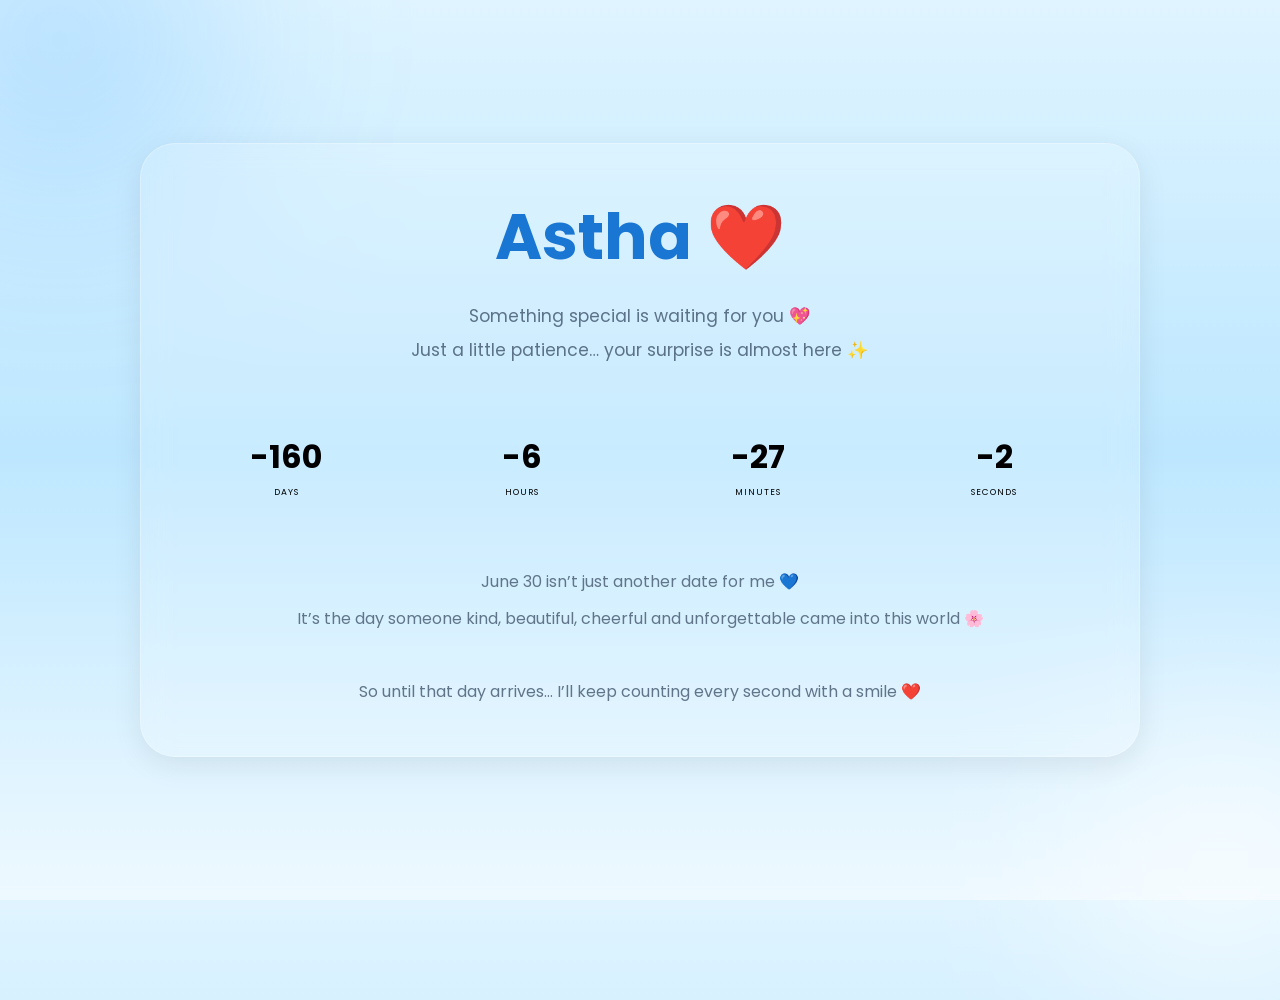
==== index.html @ bd3792d3 "Update index.html changing timer countdown" ====
<!DOCTYPE html>
<html lang="en">
<head>
<meta charset="UTF-8">
<meta name="viewport" content="width=device-width, initial-scale=1.0">

<title>Astha ❤️</title>

<link href="https://fonts.googleapis.com/css2?family=Poppins:wght@300;400;500;600;700&display=swap" rel="stylesheet">

<style>

*{
    margin:0;
    padding:0;
    box-sizing:border-box;
    font-family:'Poppins',sans-serif;
}

body{
    min-height:100vh;
    overflow:hidden;
    background:linear-gradient(to bottom,#dff4ff,#bde7ff,#eef9ff);
    display:flex;
    justify-content:center;
    align-items:center;
    position:relative;
    padding:20px;
}


.glow1,
.glow2{
    position:absolute;
    border-radius:50%;
    filter:blur(100px);
}

.glow1{
    width:320px;
    height:320px;
    background:rgba(0,140,255,0.18);
    top:-120px;
    left:-100px;
}

.glow2{
    width:280px;
    height:280px;
    background:rgba(255,255,255,0.7);
    bottom:-100px;
    right:-80px;
}


.float{
    position:absolute;
    top:-50px;
    animation:fall linear infinite;
    opacity:0.85;
}

@keyframes fall{

    0%{
        transform:translateY(-10vh) rotate(0deg);
        opacity:0;
    }

    10%{
        opacity:1;
    }

    100%{
        transform:translateY(120vh) rotate(360deg);
        opacity:1;
    }
}



.container{
    text-align:center;
    z-index:5;
    width:100%;
    max-width:1000px;
}



.glass-box{

    background:rgba(255,255,255,0.18);

    backdrop-filter:blur(14px);

    -webkit-backdrop-filter:blur(14px);

    border:1px solid rgba(255,255,255,0.25);

    border-radius:35px;

    padding:45px 30px;

    box-shadow:0 8px 30px rgba(0,0,0,0.08);
}



h1{
    font-size:4rem;
    color:#1976d2;
    margin-bottom:15px;
    font-weight:700;
}

h1 span{
    color:#ff4d6d;
}



.subtitle{
    color:#5c7288;
    font-size:1.08rem;
    line-height:2;
    margin-bottom:65px;
}

.countdown{
    display:grid;
    grid-template-columns:repeat(4,1fr);
    gap:6px;
    align-items:center;
    width:100%;
}

.time{
    min-width:0;
    width:100%;
}

.time h2{
    font-size:2rem;
}

.time p{
    font-size:0.55rem;
    letter-spacing:1px;
    margin-top:5px;
}

.divider{
    display:none;
}



.bottom{
    margin-top:65px;
    color:#60758a;
    line-height:2.3;
    font-size:1rem;
}

/* Mobile Responsive changed according .... kitna baar change kaena hoga */

@media(max-width:768px){

    body{
        padding:14px;
    }

    .glass-box{
        padding:28px 14px;
        border-radius:24px;
    }

    h1{
        font-size:2.3rem;
    }

    .subtitle{
        font-size:0.88rem;
        margin-bottom:30px;
        line-height:1.7;
    }

    .countdown{
        display:flex;
        justify-content:center;
        align-items:center;
        flex-wrap:nowrap;   /* keeps all in one line */
        gap:8px;
    }

    .time{
        min-width:auto;
        width:22%;
    }

    .time h2{
        font-size:2.2rem;
    }

    .time p{
        font-size:0.58rem;
        letter-spacing:1px;
        margin-top:6px;
    }

    .divider{
        display:block;
        font-size:2rem;
        margin-top:-8px;
    }

    .bottom{
        margin-top:28px;
        font-size:0.82rem;
        line-height:1.8;
    }
}

</style>
</head>

<body>

<div class="glow1"></div>
<div class="glow2"></div>


<div id="floating"></div>

<div class="container">


    <div class="glass-box">

        <h1>
            Astha <span>❤️</span>
        </h1>

        <p class="subtitle">

            Something special is waiting for you 💖
            <br>

            
      Just a little patience… your surprise is almost here ✨
    

        </p>

        <div class="countdown">

            <div class="time">
                <h2 id="days">00</h2>
                <p>DAYS</p>
            </div>

            <div class="divider">:</div>

            <div class="time">
                <h2 id="hours">00</h2>
                <p>HOURS</p>
            </div>

            <div class="divider">:</div>

            <div class="time">
                <h2 id="minutes">00</h2>
                <p>MINUTES</p>
            </div>

            <div class="divider">:</div>

            <div class="time">
                <h2 id="seconds">00</h2>
                <p>SECONDS</p>
            </div>

        </div>



        <div class="bottom">

            June 30 isn’t just another date for me 💙
            <br>

            It’s the day someone kind, beautiful, cheerful and unforgettable came into this world 🌸
            <br><br>

            So until that day arrives…
            I’ll keep counting every second with a smile ❤️
        </div>

    </div>

</div>

<script>

const floating =
document.getElementById("floating");

const items = [
    "🌸",
    "💙",
    "✨",
    "🦋",
    "❤️"
];

for(let i=0;i<40;i++){

    const item =
    document.createElement("div");

    item.classList.add("float");

    item.innerHTML =
    items[Math.floor(Math.random()*items.length)];

    item.style.left =
    Math.random()*100 + "vw";

    item.style.fontSize =
    (Math.random()*18 + 18) + "px";

    item.style.animationDuration =
    (Math.random()*5 + 5) + "s";

    floating.appendChild(item);
}


const birthday =
new Date("June 30, 2026 00:00:00").getTime();

setInterval(function(){

    const now =
    new Date().getTime();

    const distance =
    birthday - now;

    const days =
    Math.floor(distance /
    (1000*60*60*24));

    const hours =
    Math.floor((distance %
    (1000*60*60*24)) /
    (1000*60*60));

    const minutes =
    Math.floor((distance %
    (1000*60*60)) /
    (1000*60));

    const seconds =
    Math.floor((distance %
    (1000*60)) / 1000);

    document.getElementById("days")
    .innerHTML = days;

    document.getElementById("hours")
    .innerHTML = hours;

    document.getElementById("minutes")
    .innerHTML = minutes;

    document.getElementById("seconds")
    .innerHTML = seconds;

},1000);

</script>

</body>
</html>
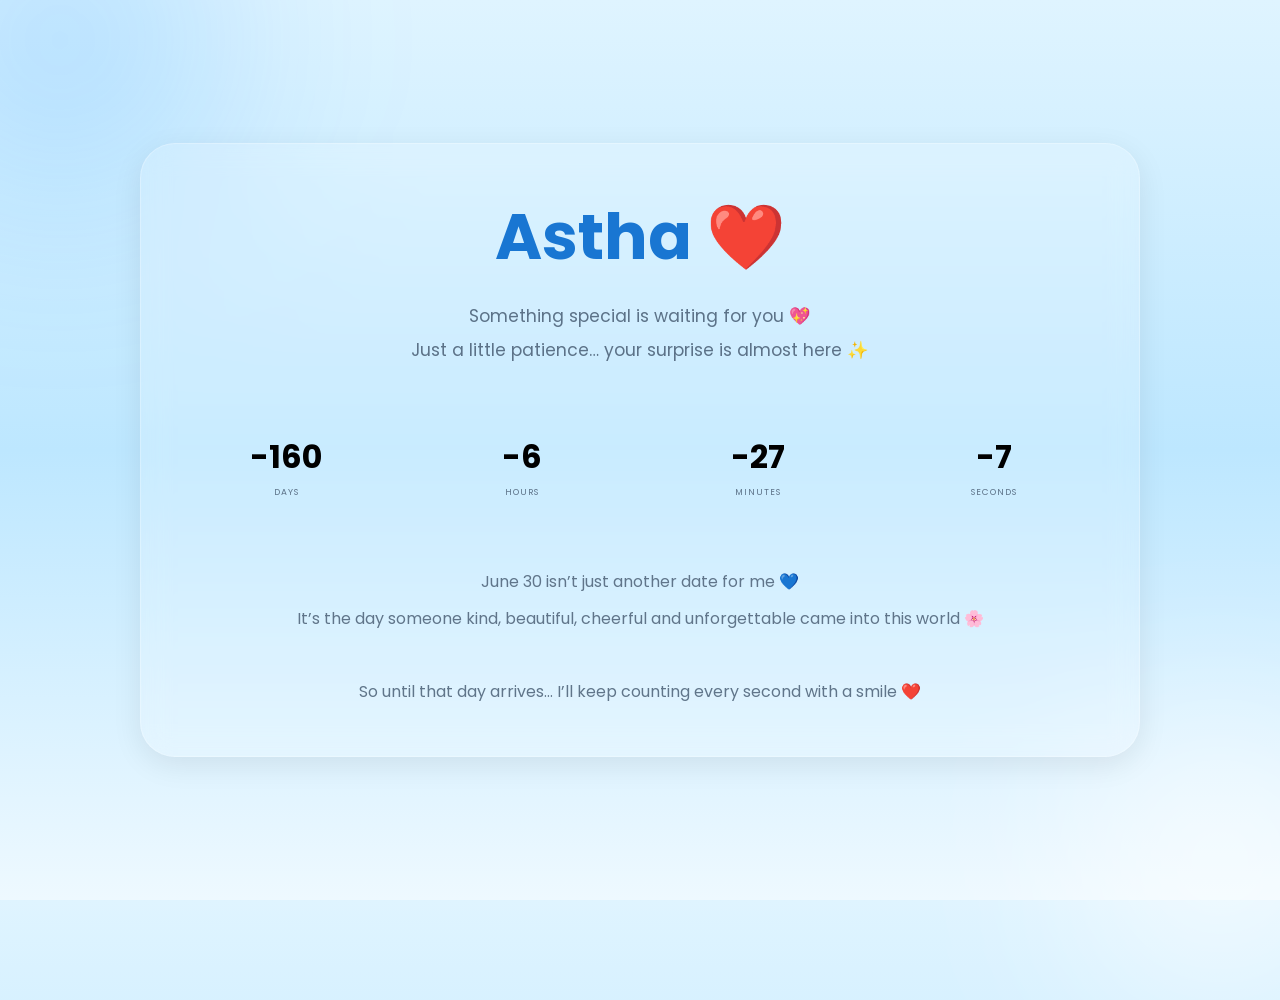
==== commit 7df1b6d6: "Update index.html add color to timer" ====
--- a/index.html
+++ b/index.html
@@ -148,6 +148,7 @@
     font-size:0.55rem;
     letter-spacing:1px;
     margin-top:5px;
+    color:#5d7288;
 }
 
 .divider{
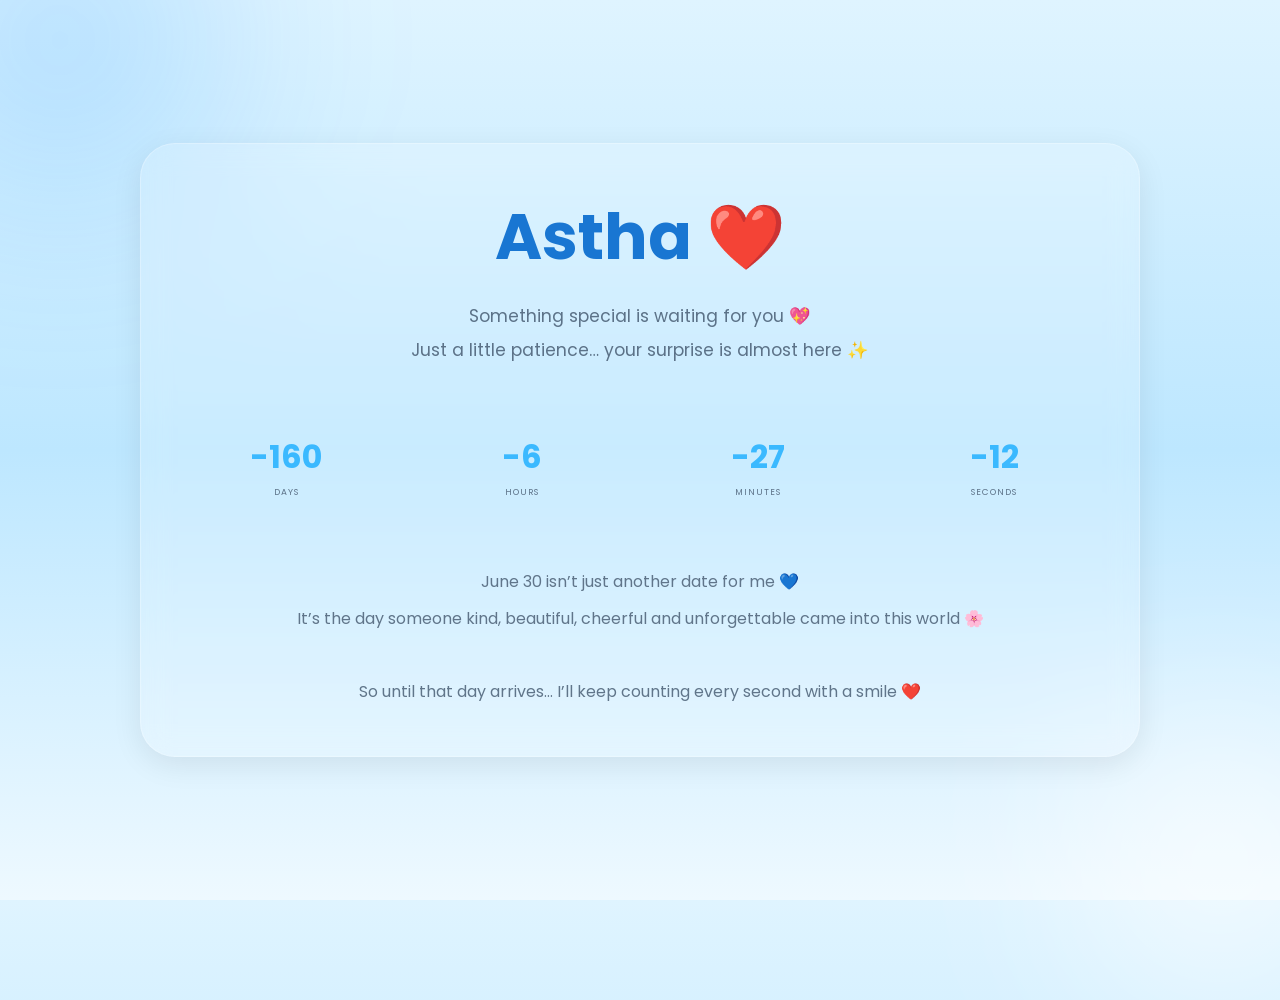
==== commit 2c34a82c: "Update index.html color countdown" ====
--- a/index.html
+++ b/index.html
@@ -142,6 +142,7 @@
 
 .time h2{
     font-size:2rem;
+    color:#3BB9FF
 }
 
 .time p{
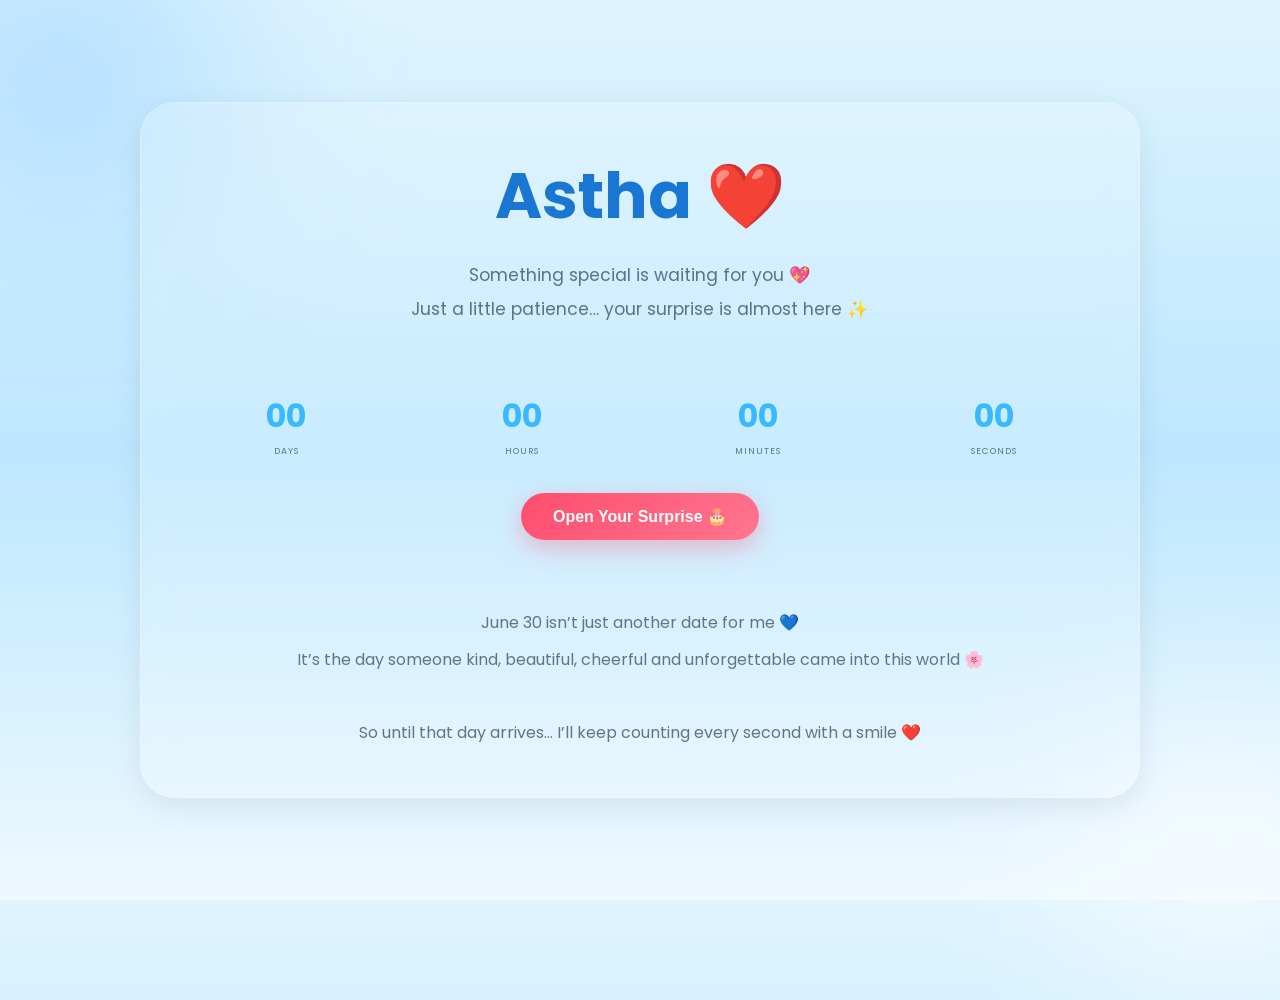
==== commit ee09e764: "Update index.html new button" ====
--- a/index.html
+++ b/index.html
@@ -28,7 +28,6 @@
     padding:20px;
 }
 
-
 .glow1,
 .glow2{
     position:absolute;
@@ -52,7 +51,6 @@
     right:-80px;
 }
 
-
 .float{
     position:absolute;
     top:-50px;
@@ -77,8 +75,6 @@
     }
 }
 
-
-
 .container{
     text-align:center;
     z-index:5;
@@ -86,8 +82,6 @@
     max-width:1000px;
 }
 
-
-
 .glass-box{
 
     background:rgba(255,255,255,0.18);
@@ -104,8 +98,6 @@
 
     box-shadow:0 8px 30px rgba(0,0,0,0.08);
 }
-
-
 
 h1{
     font-size:4rem;
@@ -117,8 +109,6 @@
 h1 span{
     color:#ff4d6d;
 }
-
-
 
 .subtitle{
     color:#5c7288;
@@ -156,8 +146,6 @@
     display:none;
 }
 
-
-
 .bottom{
     margin-top:65px;
     color:#60758a;
@@ -165,7 +153,37 @@
     font-size:1rem;
 }
 
-/* Mobile Responsive changed according .... kitna baar change kaena hoga */
+
+
+.surprise-btn{
+    display:none;
+    margin-top:35px;
+    padding:14px 32px;
+    background:linear-gradient(135deg,#ff4d6d,#ff758f);
+    color:white;
+    text-decoration:none;
+    border-radius:40px;
+    font-size:1rem;
+    font-weight:600;
+    box-shadow:0 8px 25px rgba(255,77,109,0.35);
+    transition:0.3s ease;
+    animation:pop 1s infinite alternate;
+}
+
+.surprise-btn:hover{
+    transform:scale(1.05);
+}
+
+@keyframes pop{
+    from{
+        transform:scale(1);
+    }
+    to{
+        transform:scale(1.06);
+    }
+}
+
+/* Mobile Responsive */
 
 @media(max-width:768px){
 
@@ -192,7 +210,7 @@
         display:flex;
         justify-content:center;
         align-items:center;
-        flex-wrap:nowrap;   /* keeps all in one line */
+        flex-wrap:nowrap;
         gap:8px;
     }
 
@@ -222,6 +240,11 @@
         font-size:0.82rem;
         line-height:1.8;
     }
+
+    .surprise-btn{
+        font-size:0.9rem;
+        padding:12px 24px;
+    }
 }
 
 </style>
@@ -232,11 +255,9 @@
 <div class="glow1"></div>
 <div class="glow2"></div>
 
-
 <div id="floating"></div>
 
 <div class="container">
-
 
     <div class="glass-box">
 
@@ -249,9 +270,7 @@
             Something special is waiting for you 💖
             <br>
 
-            
-      Just a little patience… your surprise is almost here ✨
-    
+            Just a little patience… your surprise is almost here ✨
 
         </p>
 
@@ -287,6 +306,10 @@
 
 
 
+        <a href="cake.html" id="surpriseBtn" class="surprise-btn">
+            Open Your Surprise 🎂
+        </a>
+
         <div class="bottom">
 
             June 30 isn’t just another date for me 💙
@@ -297,6 +320,7 @@
 
             So until that day arrives…
             I’ll keep counting every second with a smile ❤️
+
         </div>
 
     </div>
@@ -338,7 +362,6 @@
     floating.appendChild(item);
 }
 
-
 const birthday =
 new Date("June 30, 2026 00:00:00").getTime();
 
@@ -380,6 +403,16 @@
     document.getElementById("seconds")
     .innerHTML = seconds;
 
+    if(distance <= 0){
+
+        document.getElementById("days").innerHTML = "00";
+        document.getElementById("hours").innerHTML = "00";
+        document.getElementById("minutes").innerHTML = "00";
+        document.getElementById("seconds").innerHTML = "00";
+
+        document.getElementById("surpriseBtn").style.display = "inline-block";
+    }
+
 },1000);
 
 </script>
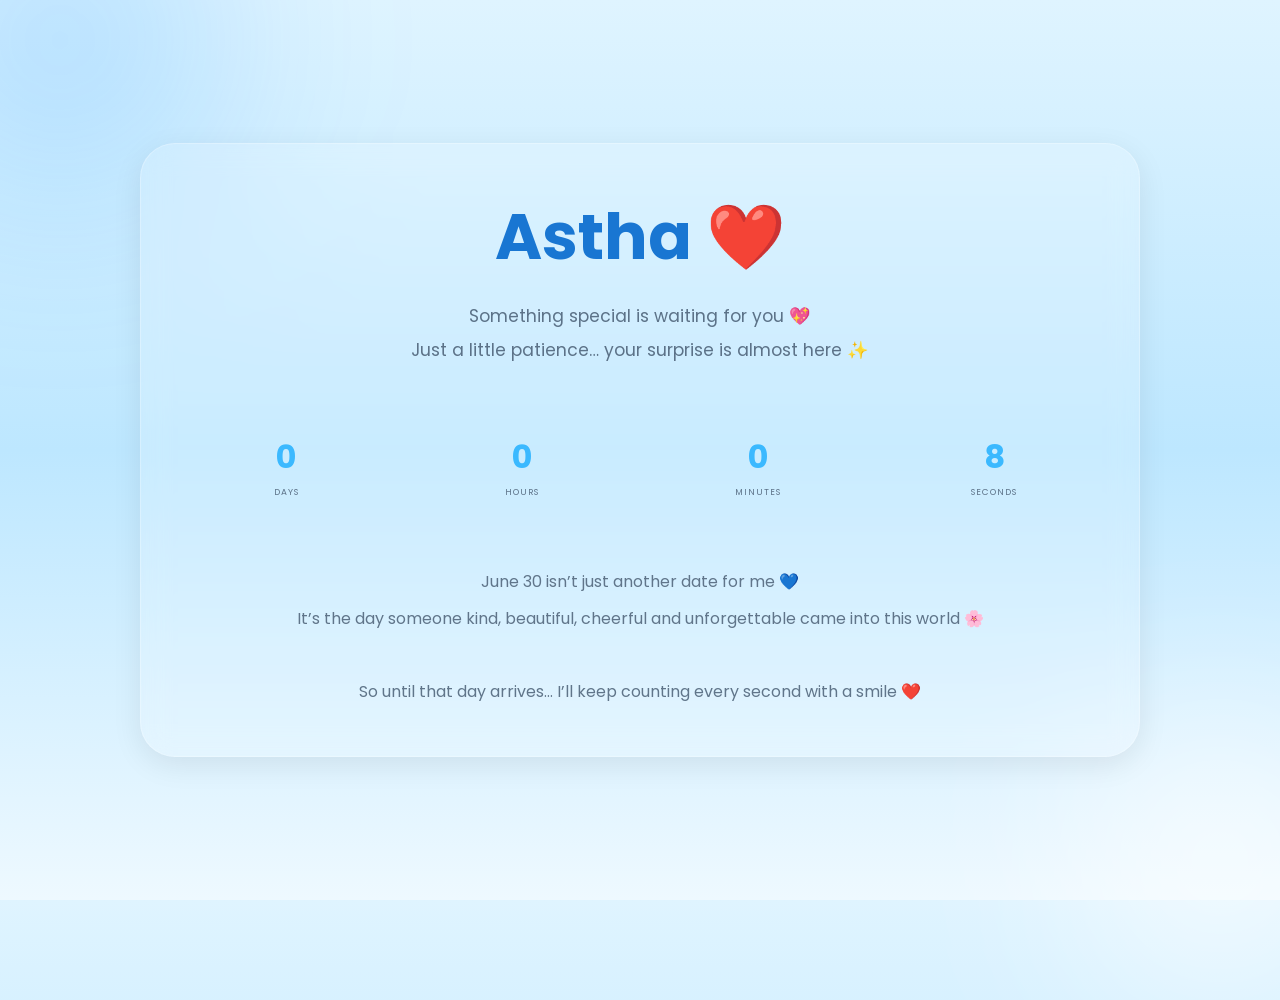
==== commit 3c65e10c: "testing" ====
--- a/index.html
+++ b/index.html
@@ -363,7 +363,7 @@
 }
 
 const birthday =
-new Date("June 30, 2026 00:00:00").getTime();
+new Date().getTime() + 10000;
 
 setInterval(function(){
 
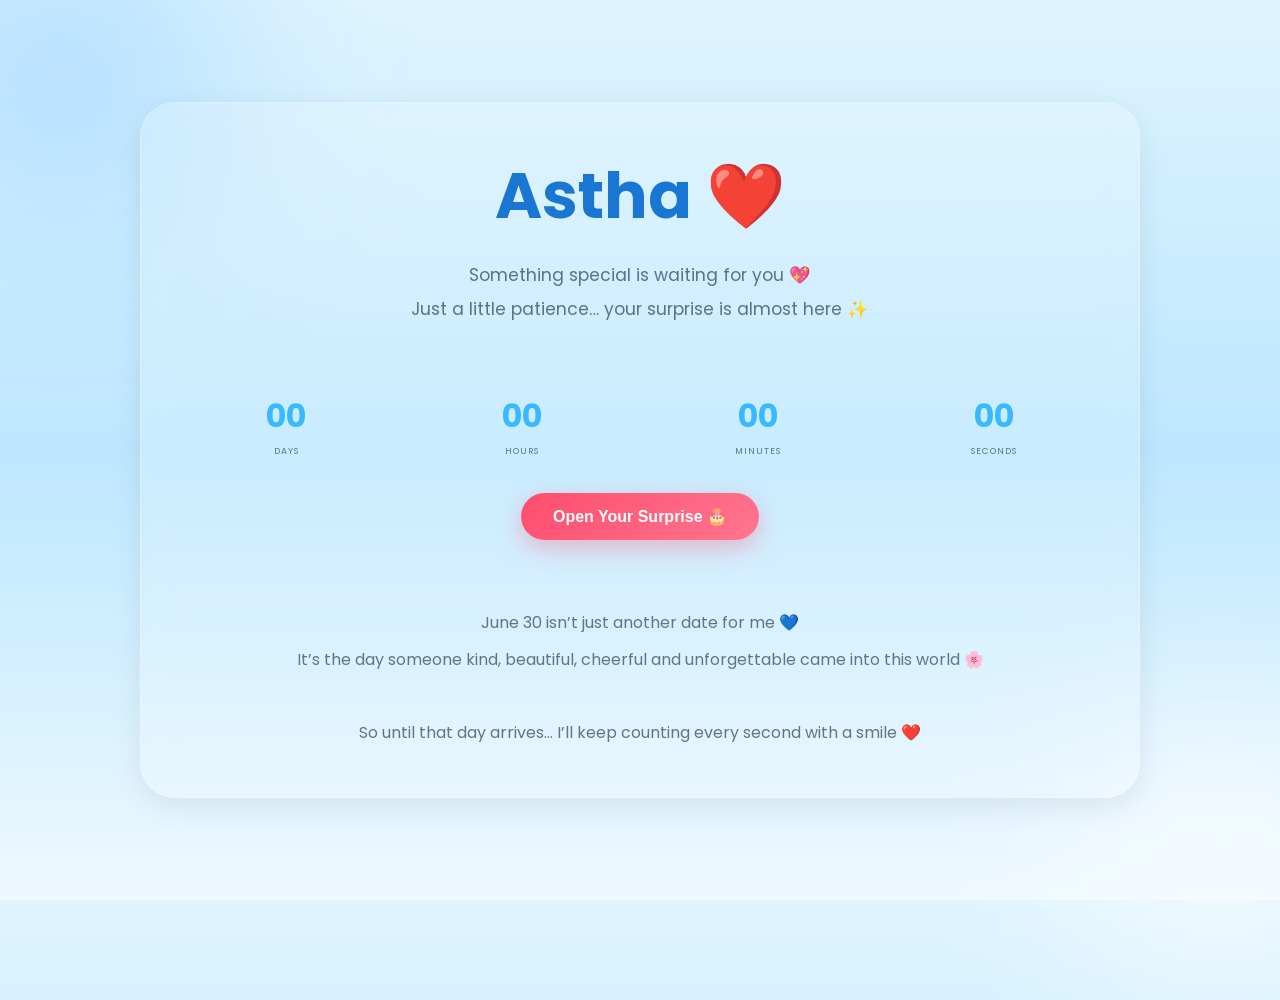
==== commit e912a91e: "end of testing" ====
--- a/index.html
+++ b/index.html
@@ -363,7 +363,7 @@
 }
 
 const birthday =
-new Date().getTime() + 10000;
+new Date("June 30, 2026 00:00:00").getTime();
 
 setInterval(function(){
 
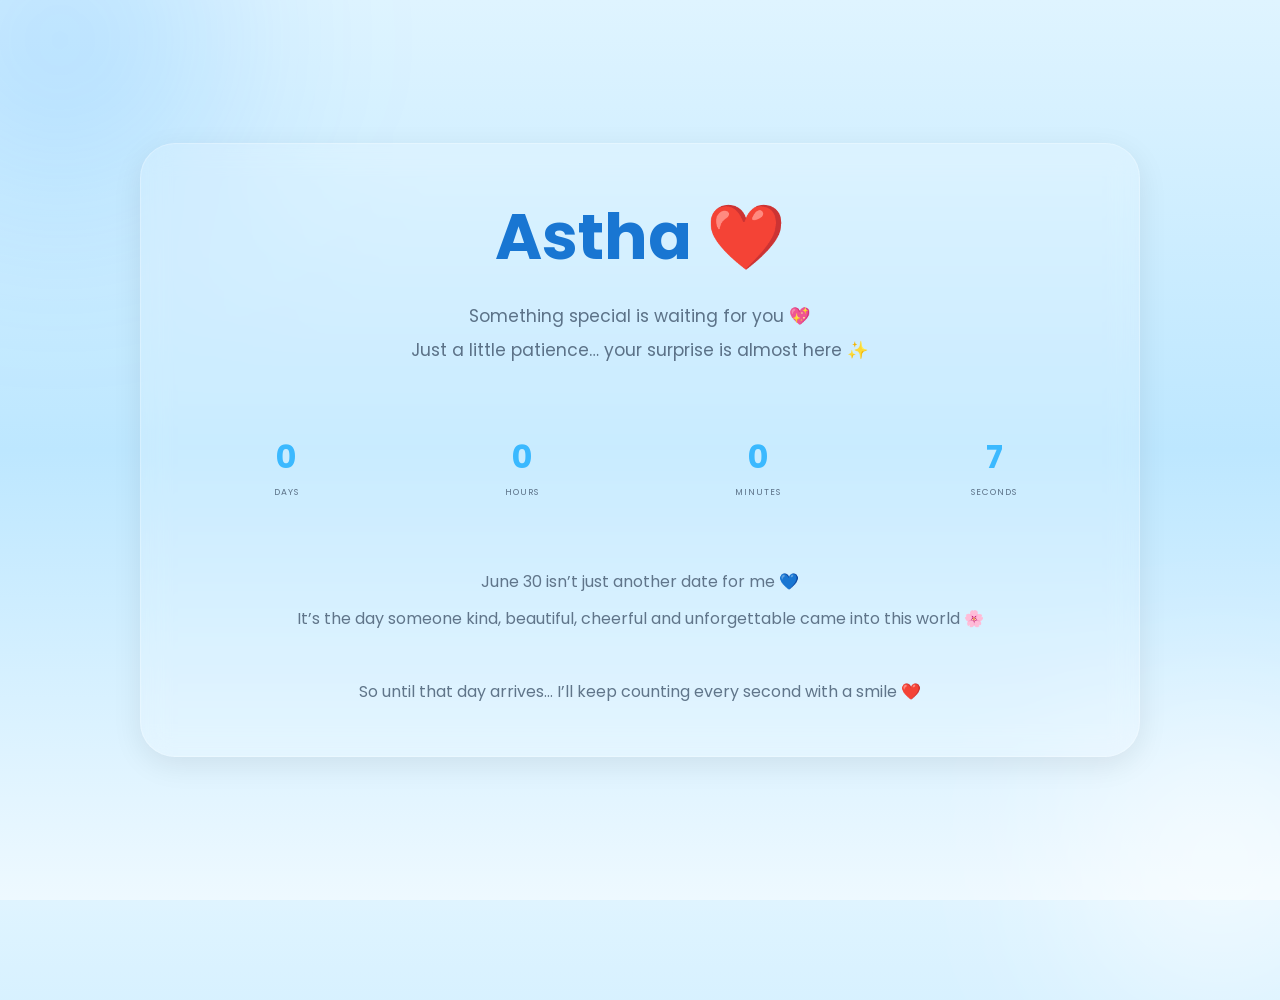
==== commit 0363e549: "testing" ====
--- a/index.html
+++ b/index.html
@@ -363,7 +363,7 @@
 }
 
 const birthday =
-new Date("June 30, 2026 00:00:00").getTime();
+new Date().getTime() + 10000;
 
 setInterval(function(){
 
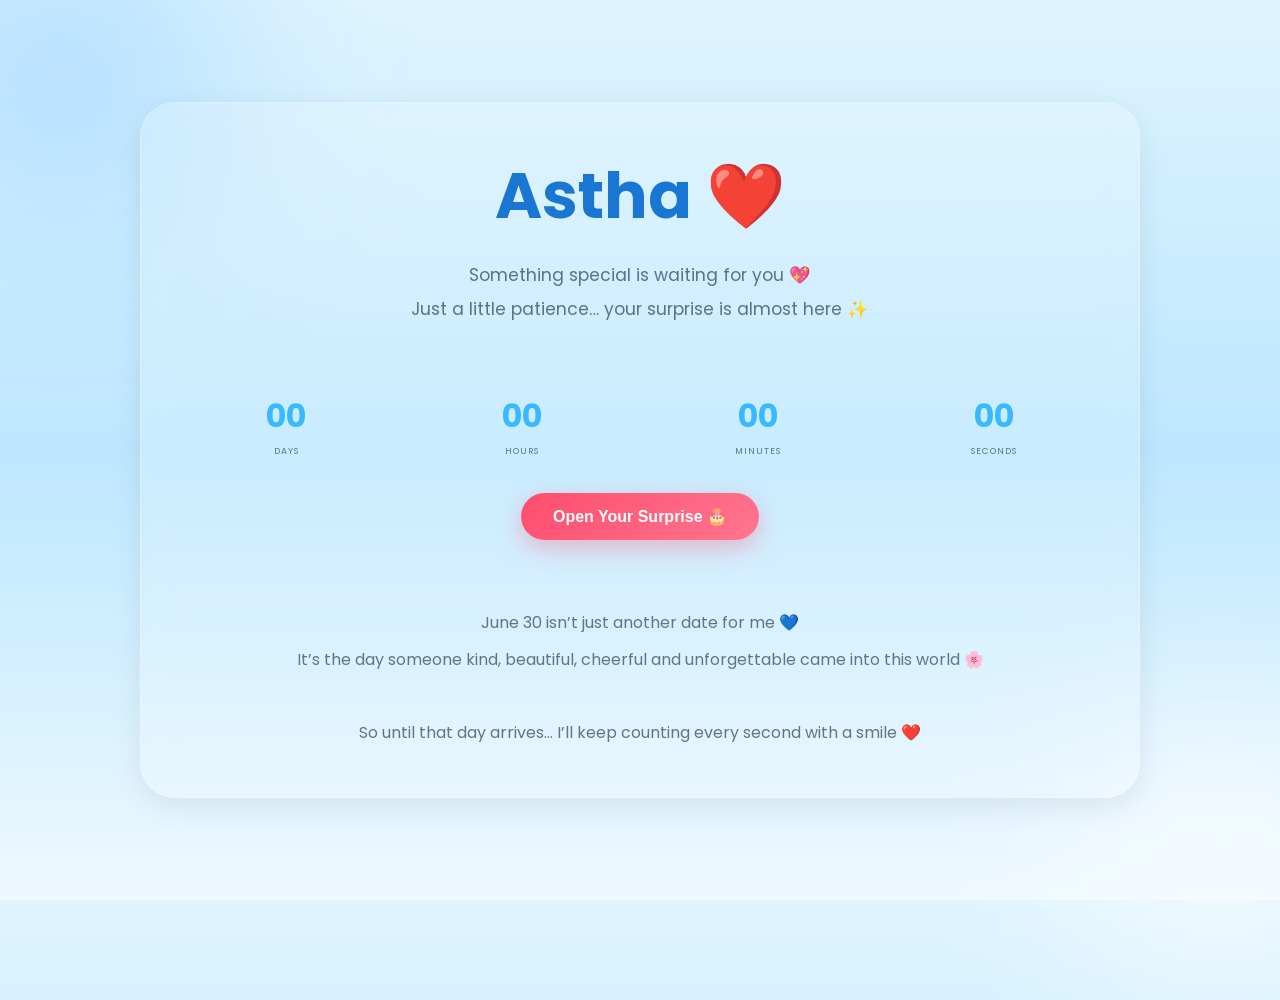
==== commit 9ee3a77a: "stop testing" ====
--- a/index.html
+++ b/index.html
@@ -363,7 +363,7 @@
 }
 
 const birthday =
-new Date().getTime() + 10000;
+new Date("June 30, 2026 00:00:00").getTime();
 
 setInterval(function(){
 
